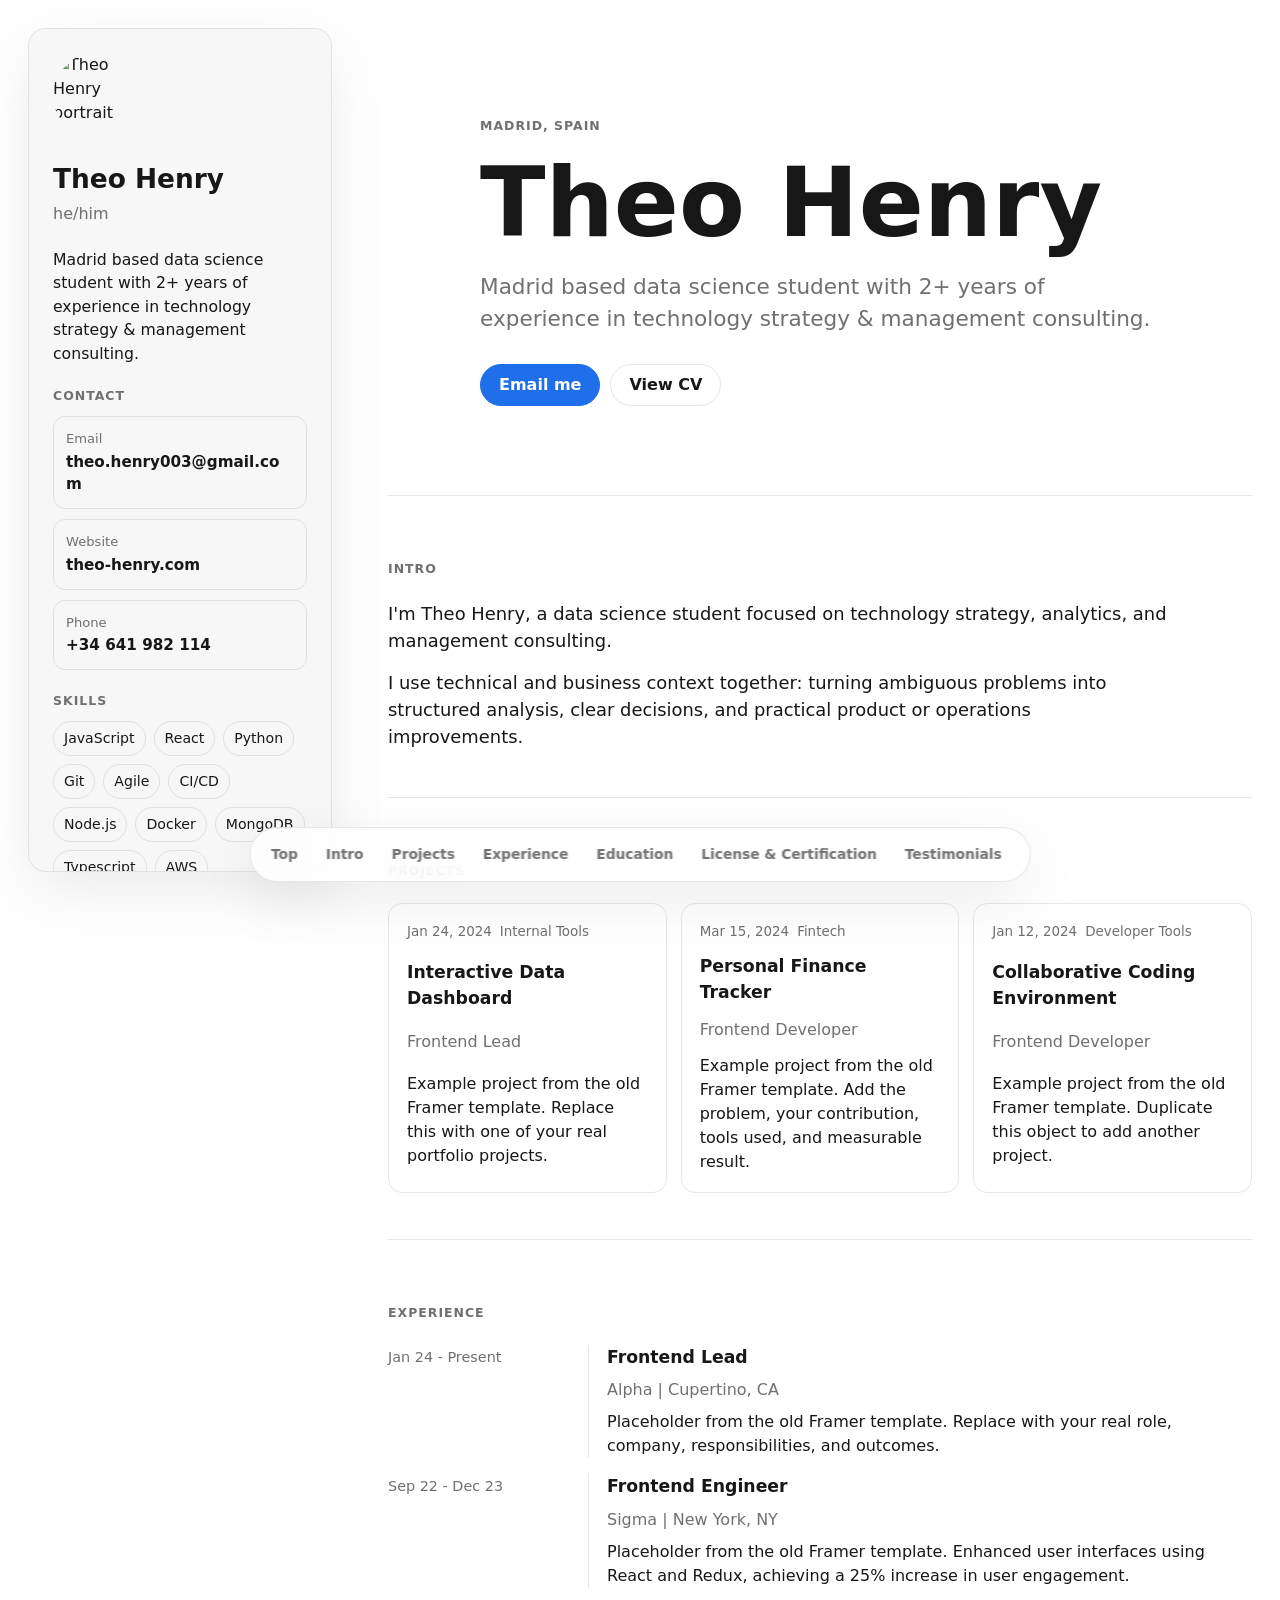
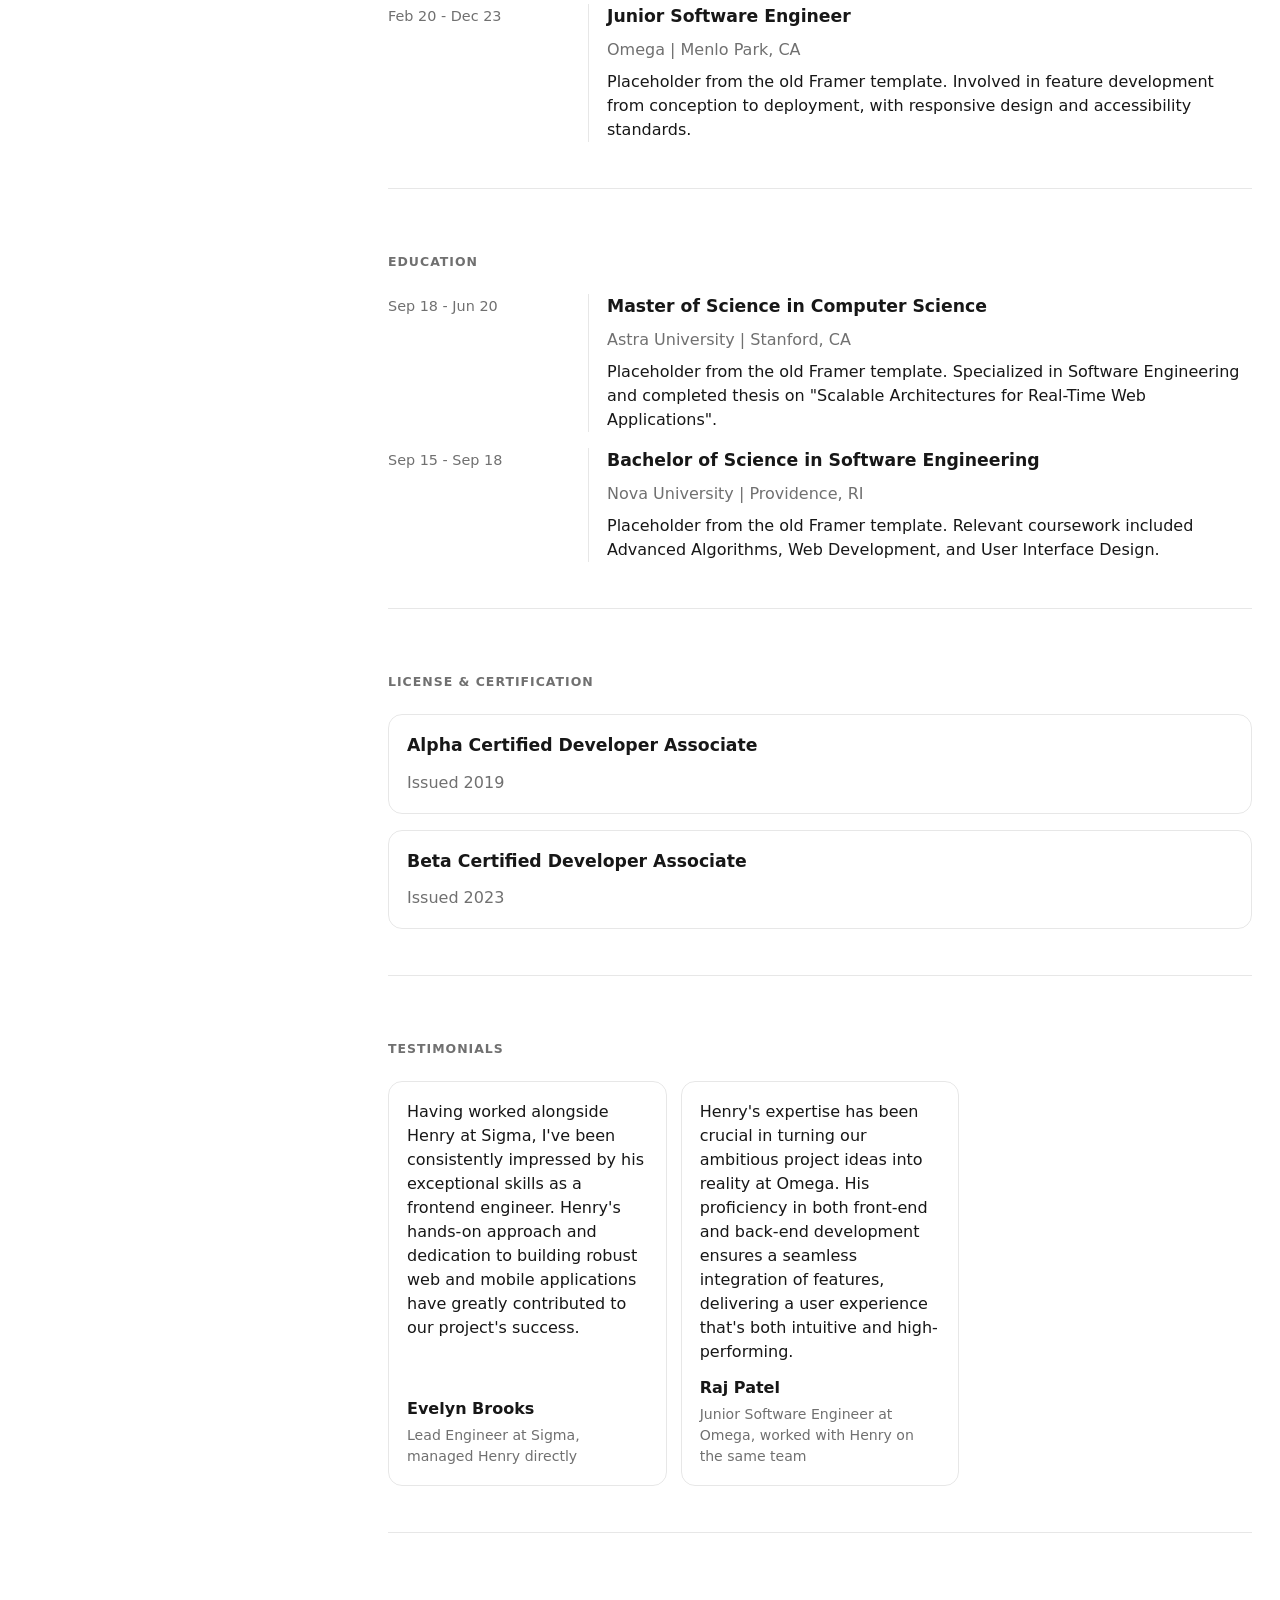
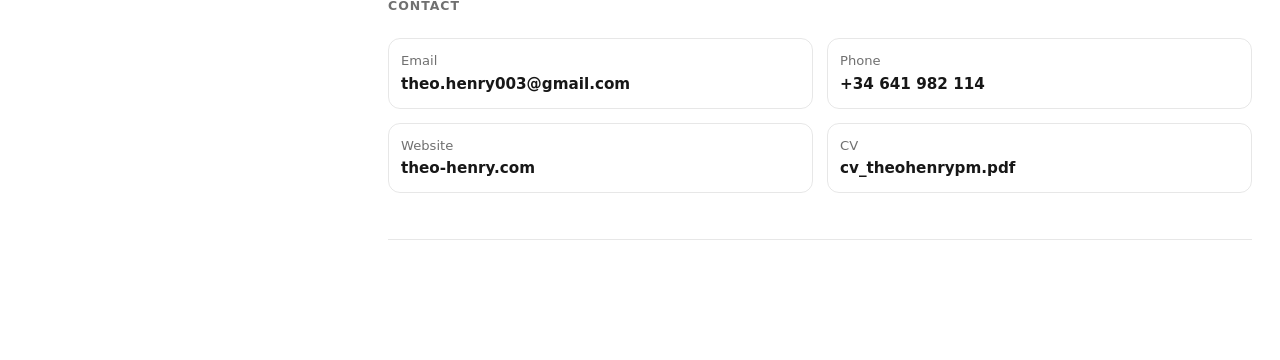
==== index.html @ 7a2e6f14 "Add files via upload" ====
<!doctype html>
<html lang="en">
  <head>
    <meta charset="utf-8">
    <meta name="viewport" content="width=device-width, initial-scale=1">
    <meta
      name="description"
      content="Portfolio for Theo Henry, data science student focused on technology strategy and management consulting."
    >
    <title>Theo Henry | Portfolio</title>
    <link rel="stylesheet" href="styles.css">
  </head>
  <body>
    <div id="app"></div>
    <script src="portfolio-data.js"></script>
    <script src="app.js"></script>
  </body>
</html>
---- styles.css ----
:root {
  color-scheme: light dark;
  --bg: #ffffff;
  --panel: #f7f7f7;
  --text: #171717;
  --muted: #707070;
  --line: rgba(23, 23, 23, 0.1);
  --accent: #1f6feb;
  --accent-text: #ffffff;
  --shadow: 0 20px 60px rgba(0, 0, 0, 0.08);
}

@media (prefers-color-scheme: dark) {
  :root {
    --bg: #0d0d0d;
    --panel: #171717;
    --text: #f4f4f4;
    --muted: #a0a0a0;
    --line: rgba(255, 255, 255, 0.12);
    --shadow: 0 20px 60px rgba(0, 0, 0, 0.35);
  }
}

* {
  box-sizing: border-box;
}

html {
  scroll-behavior: smooth;
}

body {
  margin: 0;
  background: var(--bg);
  color: var(--text);
  font-family:
    Inter, ui-sans-serif, system-ui, -apple-system, BlinkMacSystemFont, "Segoe UI",
    sans-serif;
  line-height: 1.5;
}

a {
  color: inherit;
  text-decoration: none;
}

p,
h1,
h2,
h3,
figure,
blockquote {
  margin: 0;
}

#app {
  display: grid;
  grid-template-columns: minmax(280px, 360px) minmax(0, 1fr);
  min-height: 100vh;
}

.profile-panel {
  align-self: start;
  height: 100vh;
  padding: 28px;
  position: sticky;
  top: 0;
}

.profile-card {
  background: var(--panel);
  border: 1px solid var(--line);
  border-radius: 18px;
  box-shadow: var(--shadow);
  display: grid;
  gap: 22px;
  height: 100%;
  overflow: auto;
  padding: 24px;
}

.avatar {
  aspect-ratio: 1;
  border-radius: 999px;
  height: 84px;
  object-fit: cover;
  object-position: 61% 14%;
  width: 84px;
}

.profile-title {
  display: grid;
  gap: 3px;
}

.profile-title h1 {
  font-size: 1.65rem;
  letter-spacing: 0;
}

.profile-headline {
  color: var(--text);
  font-size: 0.98rem;
}

.sidebar-section {
  display: grid;
  gap: 10px;
}

.sidebar-section h2,
.eyebrow {
  color: var(--muted);
  font-size: 0.78rem;
  font-weight: 700;
  letter-spacing: 0.08em;
  text-transform: uppercase;
}

.chips {
  display: flex;
  flex-wrap: wrap;
  gap: 8px;
}

.chip {
  border: 1px solid var(--line);
  border-radius: 999px;
  font-size: 0.88rem;
  padding: 6px 10px;
}

.link-list {
  display: grid;
  gap: 10px;
}

.link-list a,
.contact-grid a {
  border: 1px solid var(--line);
  border-radius: 12px;
  display: grid;
  gap: 2px;
  padding: 12px;
}

.link-list span,
.contact-grid span {
  color: var(--muted);
  font-size: 0.82rem;
}

.link-list strong,
.contact-grid strong {
  font-size: 0.95rem;
  font-weight: 600;
  overflow-wrap: anywhere;
}

.site-main {
  display: grid;
  gap: 18px;
  max-width: 980px;
  padding: 28px 28px 120px;
  width: 100%;
}

.section-block {
  border-bottom: 1px solid var(--line);
  display: grid;
  gap: 22px;
  padding: 46px 0;
  scroll-margin-top: 24px;
}

.hero {
  min-height: 52vh;
  place-content: center;
}

.hero h2 {
  font-size: clamp(2.6rem, 8vw, 6rem);
  letter-spacing: 0;
  line-height: 0.95;
}

.hero-copy {
  color: var(--muted);
  font-size: clamp(1.05rem, 2vw, 1.35rem);
  max-width: 680px;
}

.actions {
  display: flex;
  flex-wrap: wrap;
  gap: 10px;
  margin-top: 6px;
}

.button {
  align-items: center;
  border: 1px solid var(--line);
  border-radius: 999px;
  display: inline-flex;
  font-weight: 700;
  min-height: 42px;
  padding: 0 18px;
}

.button.primary {
  background: var(--accent);
  border-color: var(--accent);
  color: var(--accent-text);
}

.section-heading {
  display: grid;
  gap: 6px;
}

.muted {
  color: var(--muted);
}

.text-stack {
  color: var(--text);
  display: grid;
  font-size: 1.12rem;
  gap: 16px;
  max-width: 780px;
}

.card-grid,
.testimonial-grid {
  display: grid;
  gap: 14px;
  grid-template-columns: repeat(3, minmax(0, 1fr));
}

.content-card,
.testimonial,
.list-item {
  border: 1px solid var(--line);
  border-radius: 14px;
  display: grid;
  gap: 12px;
  padding: 18px;
}

.content-card h3,
.timeline-body h3,
.list-item h3 {
  font-size: 1.08rem;
  letter-spacing: 0;
}

.card-meta {
  color: var(--muted);
  display: flex;
  flex-wrap: wrap;
  font-size: 0.84rem;
  gap: 8px;
}

.timeline,
.simple-list {
  display: grid;
  gap: 16px;
}

.timeline-item {
  display: grid;
  gap: 20px;
  grid-template-columns: minmax(120px, 180px) minmax(0, 1fr);
}

.timeline-date {
  color: var(--muted);
  font-size: 0.9rem;
  padding-top: 2px;
}

.timeline-body {
  border-left: 1px solid var(--line);
  display: grid;
  gap: 8px;
  padding-left: 18px;
}

.testimonial {
  align-content: space-between;
}

.testimonial blockquote {
  color: var(--text);
}

.testimonial figcaption {
  display: grid;
  gap: 4px;
}

.testimonial figcaption span {
  color: var(--muted);
  font-size: 0.88rem;
}

.contact-grid {
  display: grid;
  gap: 14px;
  grid-template-columns: repeat(2, minmax(0, 1fr));
}

.item-links {
  display: flex;
  flex-wrap: wrap;
  gap: 8px;
}

.item-links a {
  color: var(--accent);
  font-weight: 700;
}

.bottom-nav {
  backdrop-filter: blur(18px);
  background: color-mix(in srgb, var(--bg) 82%, transparent);
  border: 1px solid var(--line);
  border-radius: 999px;
  bottom: 18px;
  box-shadow: var(--shadow);
  display: flex;
  gap: 4px;
  left: 50%;
  max-width: min(calc(100vw - 28px), 900px);
  overflow-x: auto;
  padding: 8px;
  position: fixed;
  transform: translateX(-50%);
  z-index: 5;
}

.bottom-nav a {
  border-radius: 999px;
  color: var(--muted);
  flex: 0 0 auto;
  font-size: 0.86rem;
  font-weight: 700;
  padding: 8px 12px;
}

.bottom-nav a:hover,
.bottom-nav a:focus-visible {
  background: var(--panel);
  color: var(--text);
}

@media (max-width: 900px) {
  #app {
    display: block;
  }

  .profile-panel {
    height: auto;
    padding: 18px 18px 0;
    position: static;
  }

  .profile-card {
    height: auto;
  }

  .site-main {
    max-width: none;
    padding: 18px 18px 120px;
  }

  .card-grid,
  .testimonial-grid,
  .contact-grid {
    grid-template-columns: 1fr;
  }
}

@media (max-width: 560px) {
  .profile-card {
    border-radius: 14px;
    padding: 18px;
  }

  .section-block {
    padding: 34px 0;
  }

  .timeline-item {
    gap: 8px;
    grid-template-columns: 1fr;
  }

  .timeline-body {
    padding-left: 14px;
  }
}
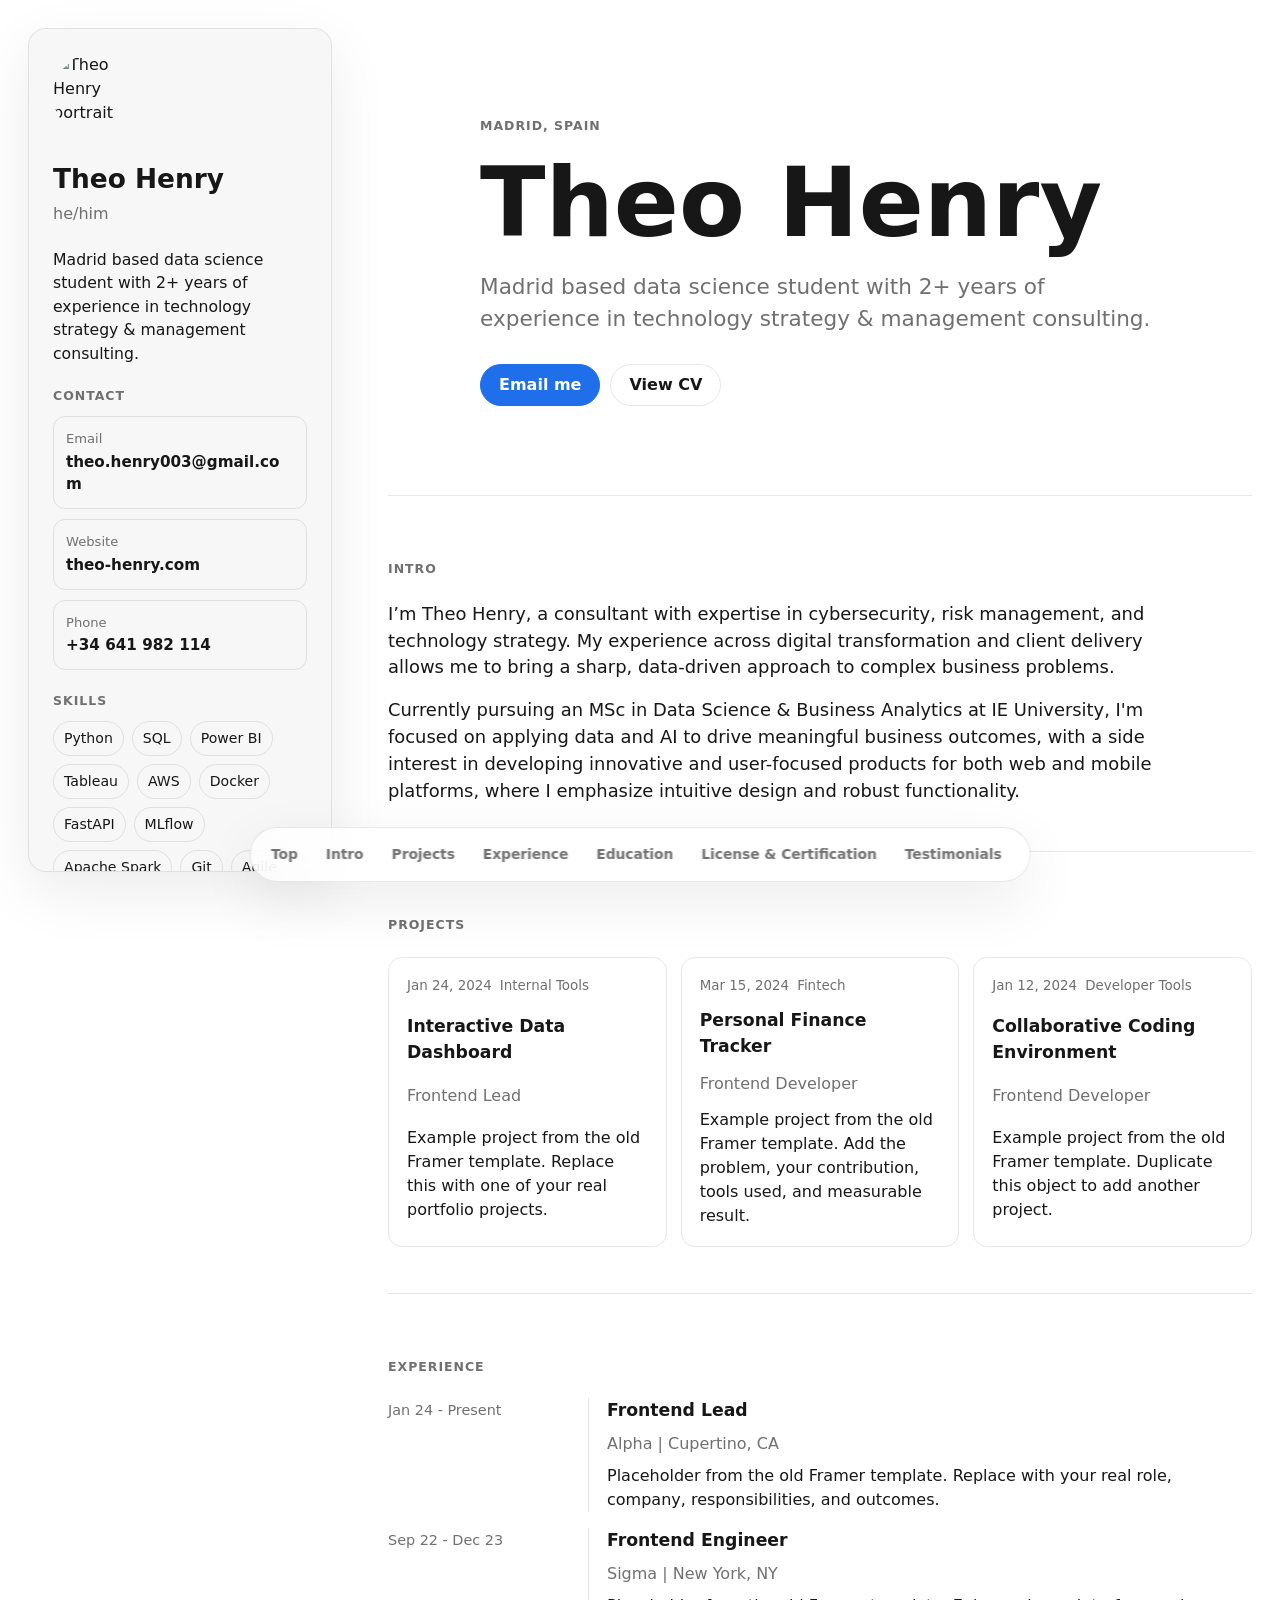
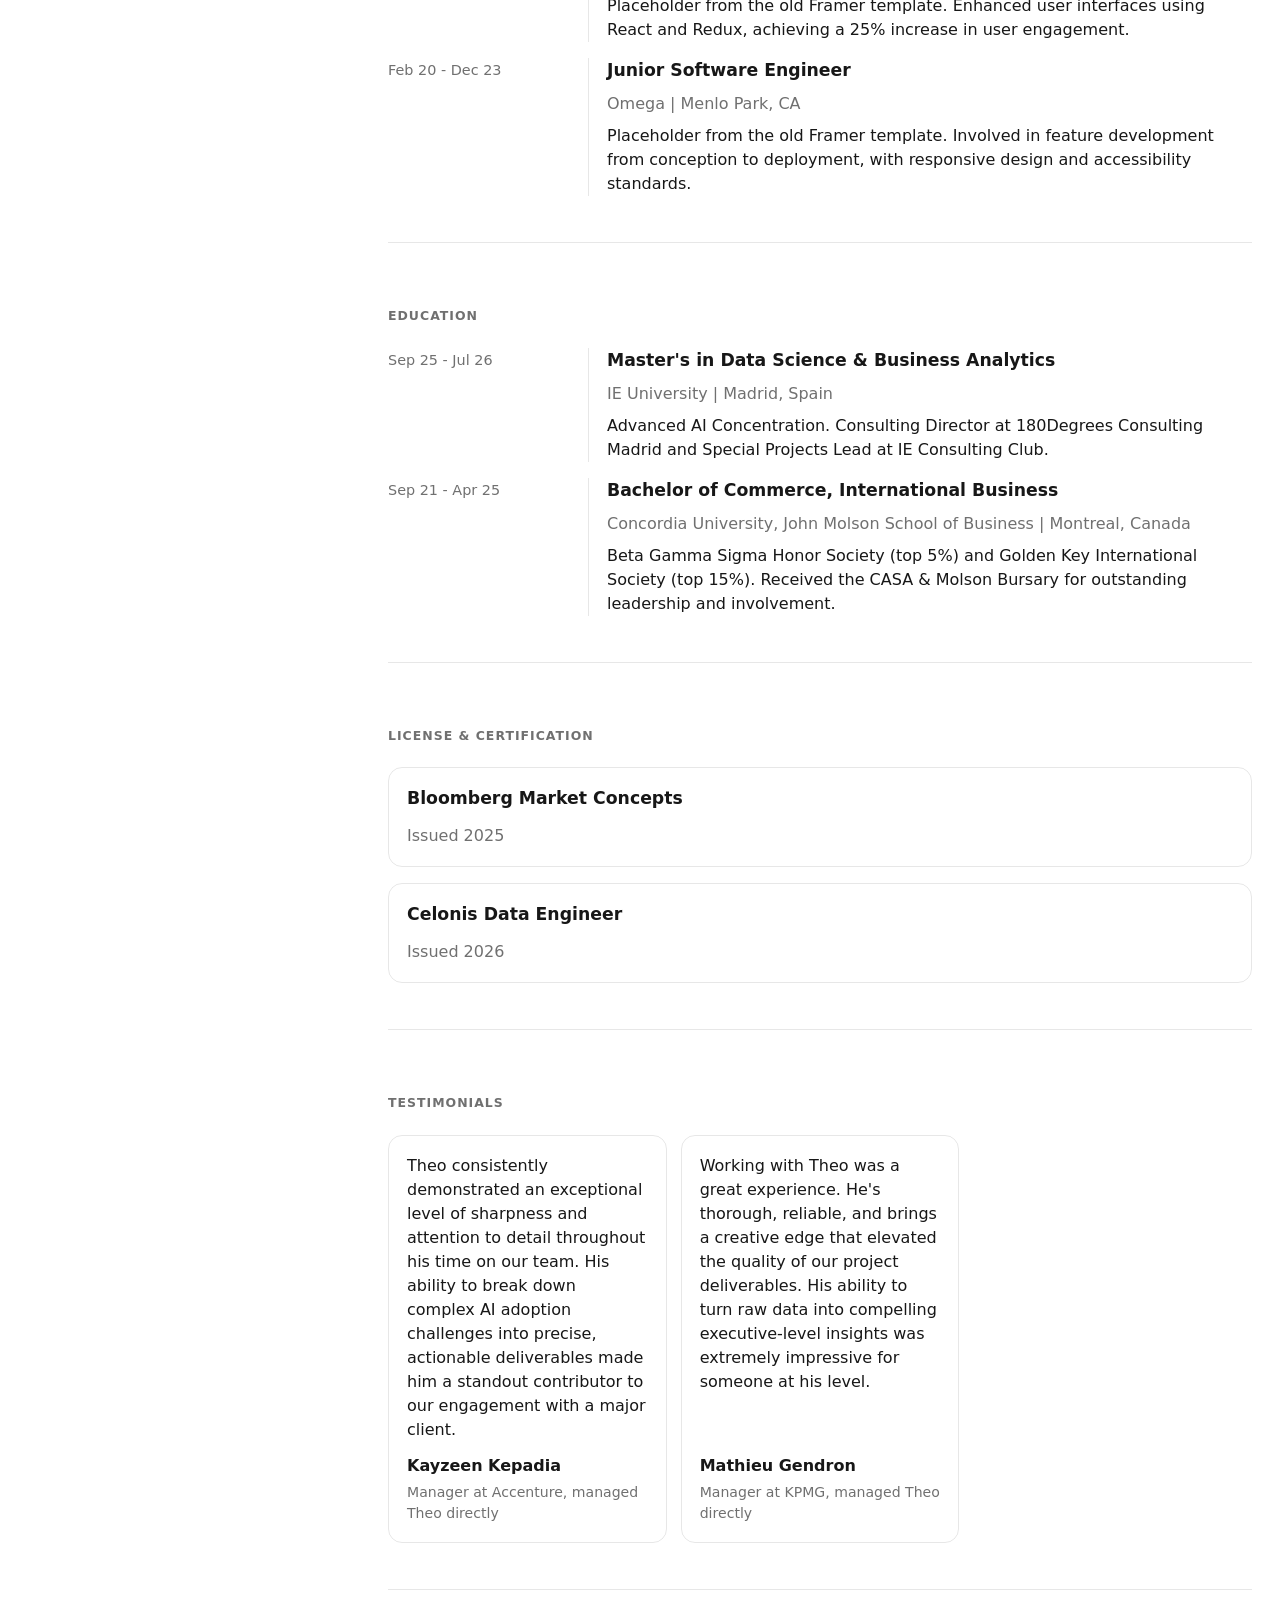
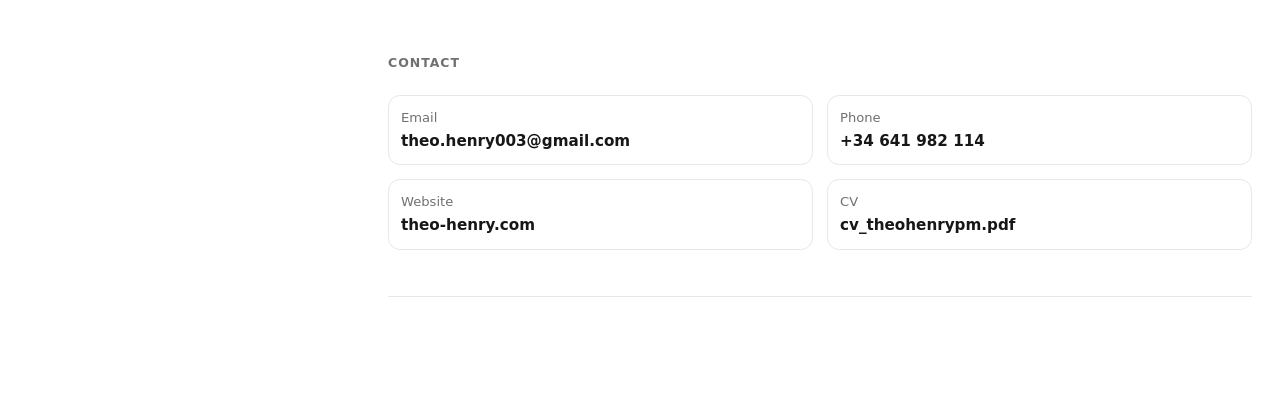
==== commit 2505996f: "Add favicon and update Framer export Co-Authored-By: Claude Opus 4.7 <noreply@anthropic.com>" ====
--- a/index.html
+++ b/index.html
@@ -8,6 +8,7 @@
       content="Portfolio for Theo Henry, data science student focused on technology strategy and management consulting."
     >
     <title>Theo Henry | Portfolio</title>
+    <link rel="icon" type="image/svg+xml" href="favicon.svg">
     <link rel="stylesheet" href="styles.css">
   </head>
   <body>
